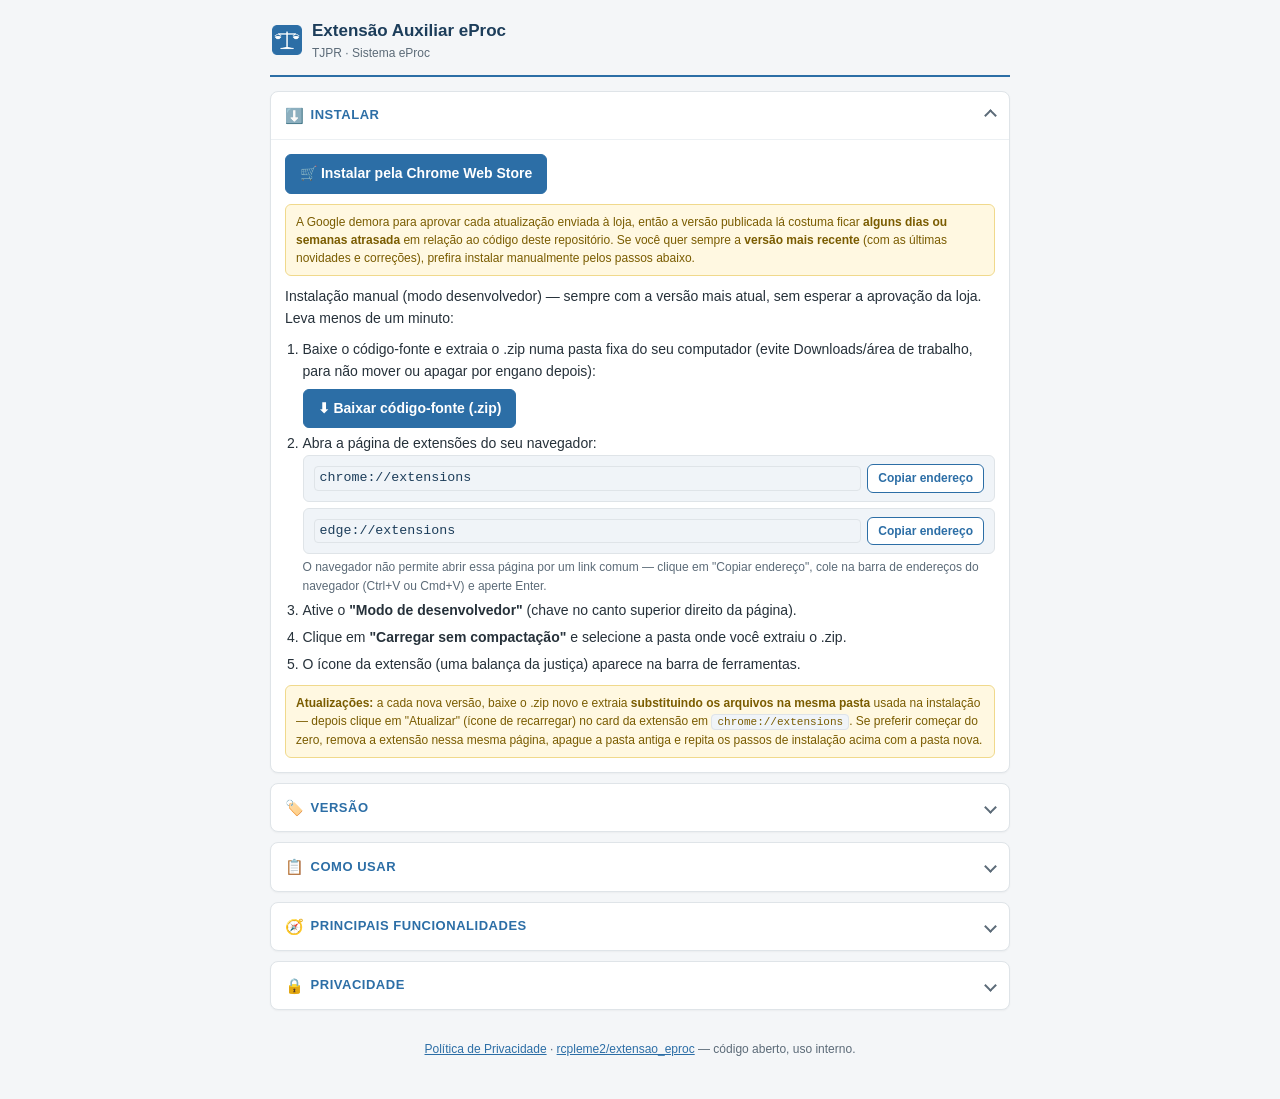
==== docs/index.html @ 6e91e8f5 "Site: versão 7.0.0 e novidade de audiências no relatório Co-Authored-By: Claude Opus 4.8 <noreply@an" ====
<!DOCTYPE html>
<html lang="pt-BR">
<head>
<meta charset="UTF-8" />
<meta name="viewport" content="width=device-width, initial-scale=1.0" />
<title>Extensão Auxiliar eProc</title>
<meta name="description" content="Extensão para Chrome/Edge com análise de processos por IA (Claude/Gemini), transcrição de audiências, exportação de documentos, relatórios em PDF e automações para o sistema eProc do TJPR." />
<style>
  /* Mesmos tokens de design de popup.css - a página usa deliberadamente
     a mesma paleta/tipografia/componentes do próprio painel da extensão
     (cartões colapsáveis, botões, selos, avisos), em vez de um design
     próprio à parte. */
  :root {
    --cor-primaria: #2c6ea6;
    --cor-primaria-escura: #1c3d5a;
    --cor-primaria-hover: #24597f;
    --cor-texto: #26313a;
    --cor-texto-suave: #5c6b78;
    --cor-fundo: #f4f6f8;
    --cor-cartao: #ffffff;
    --cor-borda: #dfe4e8;
    --cor-borda-suave: #ecf0f3;
    --cor-realce-fundo: #f0f4f8;
    --cor-aviso: #7a5c00;
    --cor-aviso-fundo: #fff8e1;
    --cor-aviso-borda: #f0d98c;
    --cor-ok: #1a7f37;
    --cor-ok-fundo: #eaf6ee;
    --raio: 6px;
    --raio-cartao: 8px;
    --espaco-1: 6px;
    --espaco-2: 10px;
    --espaco-3: 14px;
    --fonte-base: 14px;
    --fonte-pequena: 12px;
  }
  @media (prefers-color-scheme: dark) {
    :root {
      --cor-primaria: #6fa8d8;
      --cor-primaria-escura: #cfe0f0;
      --cor-primaria-hover: #86b6e0;
      --cor-texto: #dde3e8;
      --cor-texto-suave: #98a5b0;
      --cor-fundo: #10161b;
      --cor-cartao: #1a2229;
      --cor-borda: #2c363e;
      --cor-borda-suave: #232b32;
      --cor-realce-fundo: #202a32;
      --cor-aviso-fundo: #2a2410;
      --cor-aviso-borda: #5c4c14;
      --cor-aviso: #e0c05c;
      --cor-ok-fundo: #123321;
      --cor-ok: #4cbf78;
    }
  }
  * { box-sizing: border-box; }
  body {
    margin: 0;
    font-family: -apple-system, "Segoe UI", Roboto, Arial, sans-serif;
    background: var(--cor-fundo);
    color: var(--cor-texto);
    font-size: var(--fonte-base);
    line-height: 1.55;
  }
  main { max-width: 760px; margin: 0 auto; padding: var(--espaco-3) var(--espaco-2) 40px; }

  /* ---- Cabeçalho (igual ao cabecalho-app do painel) ---- */
  .cabecalho-app {
    display: flex;
    align-items: center;
    gap: var(--espaco-2);
    padding: 4px 2px 12px;
    border-bottom: 2px solid var(--cor-primaria);
    margin-bottom: var(--espaco-3);
  }
  .cabecalho-app img { width: 30px; height: 30px; flex: 0 0 auto; }
  .cabecalho-titulos { min-width: 0; }
  .cabecalho-app h1 {
    font-size: 17px;
    font-weight: 700;
    margin: 0;
    color: var(--cor-primaria-escura);
  }
  .cabecalho-sub {
    font-size: var(--fonte-pequena);
    color: var(--cor-texto-suave);
  }

  /* ---- Cartões (mesmo <details>/<summary> do painel) ---- */
  .card {
    background: var(--cor-cartao);
    border: 1px solid var(--cor-borda);
    border-radius: var(--raio-cartao);
    margin-bottom: var(--espaco-2);
    box-shadow: 0 1px 2px rgba(0, 0, 0, 0.04);
    overflow: hidden;
  }
  .card-titulo {
    display: flex;
    align-items: center;
    gap: var(--espaco-1);
    padding: 12px 14px;
    font-size: 13px;
    font-weight: 700;
    text-transform: uppercase;
    letter-spacing: 0.04em;
    color: var(--cor-primaria);
    cursor: pointer;
    user-select: none;
    list-style: none;
  }
  .card-titulo::-webkit-details-marker { display: none; }
  .card-titulo::after {
    content: "";
    margin-left: auto;
    width: 7px;
    height: 7px;
    border-right: 2px solid var(--cor-texto-suave);
    border-bottom: 2px solid var(--cor-texto-suave);
    transform: rotate(45deg);
    transition: transform 0.15s ease;
    flex: 0 0 auto;
  }
  .card[open] > .card-titulo::after { transform: rotate(225deg); }
  .card[open] > .card-titulo { border-bottom: 1px solid var(--cor-borda-suave); }
  .card-titulo:hover { background: var(--cor-realce-fundo); }
  .card-icone { font-size: 15px; }
  .card-corpo { padding: 14px; display: flex; flex-direction: column; gap: var(--espaco-2); }
  .card-corpo p { margin: 0; }
  .card-corpo ol, .card-corpo ul { margin: 0; padding-left: 1.25em; }
  .card-corpo li { margin-bottom: 5px; }
  .card-corpo li:last-child { margin-bottom: 0; }

  .selo {
    flex: 0 0 auto;
    font-size: 10px;
    font-weight: 700;
    letter-spacing: 0.05em;
    color: var(--cor-primaria-escura);
    background: var(--cor-realce-fundo);
    border: 1px solid var(--cor-borda);
    border-radius: 10px;
    padding: 2px 8px;
    margin-left: var(--espaco-1);
  }

  /* ---- Botões (mesmas 2 variações do painel) ---- */
  button { font: inherit; }
  .btn, .btn-secundario {
    padding: 8px 14px;
    border-radius: var(--raio);
    font-size: var(--fonte-base);
    font-weight: 600;
    cursor: pointer;
    transition: background 0.1s ease;
    text-decoration: none;
    display: inline-flex;
    align-items: center;
    gap: 6px;
  }
  .btn {
    border: 1px solid var(--cor-primaria);
    background: var(--cor-primaria);
    color: #fff;
  }
  .btn:hover { background: var(--cor-primaria-hover); border-color: var(--cor-primaria-hover); }
  .btn-secundario {
    border: 1px solid var(--cor-primaria);
    background: var(--cor-cartao);
    color: var(--cor-primaria);
  }
  .btn-secundario:hover { background: var(--cor-realce-fundo); }
  .btn-secundario.copiado { border-color: var(--cor-ok); color: var(--cor-ok); }

  /* ---- Acesso direto ao navegador (em vez de instrução para digitar) ---- */
  .endereco-navegador {
    display: flex;
    align-items: center;
    gap: var(--espaco-1);
    flex-wrap: wrap;
    background: var(--cor-realce-fundo);
    border: 1px solid var(--cor-borda);
    border-radius: var(--raio);
    padding: 8px 10px;
  }
  .endereco-navegador code {
    font-size: 0.95em;
    color: var(--cor-primaria-escura);
    flex: 1 1 auto;
  }
  .endereco-navegador .btn-secundario {
    padding: 4px 10px;
    font-size: var(--fonte-pequena);
    flex: 0 0 auto;
  }

  .aviso {
    padding: 8px 10px;
    background: var(--cor-aviso-fundo);
    border: 1px solid var(--cor-aviso-borda);
    border-radius: var(--raio);
    color: var(--cor-aviso);
    font-size: var(--fonte-pequena);
    line-height: 1.5;
  }
  .aviso strong { color: inherit; }

  /* ---- Versão ---- */
  .linha-versao {
    display: flex;
    align-items: center;
    gap: var(--espaco-2);
    flex-wrap: wrap;
  }
  .versao-numero {
    font-size: 13px;
    font-weight: 700;
    color: var(--cor-primaria-escura);
    background: var(--cor-realce-fundo);
    border: 1px solid var(--cor-borda);
    border-radius: 10px;
    padding: 3px 10px;
  }
  .novidades {
    border-top: 1px solid var(--cor-borda-suave);
    padding-top: var(--espaco-2);
  }
  .novidades h3 {
    display: flex;
    align-items: baseline;
    gap: var(--espaco-1);
    flex-wrap: wrap;
    margin: 0 0 var(--espaco-1);
    font-size: var(--fonte-base);
    font-weight: 700;
    color: var(--cor-texto);
  }
  .versao-numero-pequena {
    font-size: var(--fonte-pequena);
    font-weight: 500;
    color: var(--cor-texto-suave);
  }
  .novidades ul {
    margin: 0;
    padding-left: 1.25em;
  }
  .novidades li {
    margin-bottom: 5px;
    font-size: var(--fonte-pequena);
    color: var(--cor-texto-suave);
  }
  .novidades li:last-child { margin-bottom: 0; }
  .novidades li strong { color: var(--cor-texto); }

  /* ---- Funcionalidades ---- */
  .lista-funcoes { display: flex; flex-direction: column; gap: var(--espaco-2); }
  .funcao {
    border: 1px solid var(--cor-borda);
    border-radius: var(--raio);
    padding: 10px 12px;
  }
  .funcao-cabecalho {
    display: flex;
    align-items: baseline;
    gap: var(--espaco-1);
    margin-bottom: 3px;
  }
  .funcao-cabecalho strong { color: var(--cor-texto); font-size: var(--fonte-base); }
  .funcao p { margin: 0; font-size: var(--fonte-pequena); color: var(--cor-texto-suave); }

  code {
    background: var(--cor-realce-fundo);
    border: 1px solid var(--cor-borda);
    border-radius: 4px;
    padding: 1px 5px;
    font-size: 0.92em;
  }
  a { color: var(--cor-primaria); }

  footer {
    text-align: center;
    font-size: var(--fonte-pequena);
    color: var(--cor-texto-suave);
    padding: 20px 0 0;
  }
</style>
</head>
<body>
<main>

  <header class="cabecalho-app">
    <img src="assets/icon48.png" alt="" />
    <div class="cabecalho-titulos">
      <h1>Extensão Auxiliar eProc</h1>
      <div class="cabecalho-sub">TJPR · Sistema eProc</div>
    </div>
  </header>

  <details class="card" open>
    <summary class="card-titulo">
      <span class="card-icone" aria-hidden="true">⬇️</span>
      <span>Instalar</span>
    </summary>
    <div class="card-corpo">
      <div class="linha-versao">
        <a class="btn" href="https://chromewebstore.google.com/detail/gicnjchohekkcoocondkjplhdmkhciog?utm_source=item-share-cb">🛒 Instalar pela Chrome Web Store</a>
      </div>
      <div class="aviso">
        A Google demora para aprovar cada atualização enviada à loja, então a versão publicada
        lá costuma ficar <strong>alguns dias ou semanas atrasada</strong> em relação ao código
        deste repositório. Se você quer sempre a <strong>versão mais recente</strong> (com as
        últimas novidades e correções), prefira instalar manualmente pelos passos abaixo.
      </div>
      <p>Instalação manual (modo desenvolvedor) — sempre com a versão mais atual, sem esperar a aprovação da loja. Leva menos de um minuto:</p>
      <ol>
        <li>
          Baixe o código-fonte e extraia o .zip numa pasta fixa do seu computador (evite Downloads/área de trabalho, para não mover ou apagar por engano depois):
          <div style="margin-top: 6px;">
            <a class="btn" href="https://github.com/rcpleme2/extensao_eproc/archive/refs/heads/main.zip">⬇ Baixar código-fonte (.zip)</a>
          </div>
        </li>
        <li>Abra a página de extensões do seu navegador:
          <div class="endereco-navegador">
            <code>chrome://extensions</code>
            <button type="button" class="btn-secundario" data-copiar="chrome://extensions">Copiar endereço</button>
          </div>
          <div class="endereco-navegador" style="margin-top: 6px;">
            <code>edge://extensions</code>
            <button type="button" class="btn-secundario" data-copiar="edge://extensions">Copiar endereço</button>
          </div>
          <p style="margin-top: 4px; font-size: var(--fonte-pequena); color: var(--cor-texto-suave);">O navegador não permite abrir essa página por um link comum — clique em "Copiar endereço", cole na barra de endereços do navegador (Ctrl+V ou Cmd+V) e aperte Enter.</p>
        </li>
        <li>Ative o <strong>"Modo de desenvolvedor"</strong> (chave no canto superior direito da página).</li>
        <li>Clique em <strong>"Carregar sem compactação"</strong> e selecione a pasta onde você extraiu o .zip.</li>
        <li>O ícone da extensão (uma balança da justiça) aparece na barra de ferramentas.</li>
      </ol>
      <div class="aviso">
        <strong>Atualizações:</strong> a cada nova versão, baixe o .zip novo e extraia
        <strong>substituindo os arquivos na mesma pasta</strong> usada na instalação — depois
        clique em "Atualizar" (ícone de recarregar) no card da extensão em
        <code>chrome://extensions</code>. Se preferir começar do zero, remova a extensão
        nessa mesma página, apague a pasta antiga e repita os passos de instalação
        acima com a pasta nova.
      </div>
    </div>
  </details>

  <details class="card">
    <summary class="card-titulo">
      <span class="card-icone" aria-hidden="true">🏷️</span>
      <span>Versão</span>
    </summary>
    <div class="card-corpo">
      <div class="linha-versao">
        <span class="versao-numero">v7.0.0</span>
        <a class="btn-secundario" href="https://github.com/rcpleme2/extensao_eproc/archive/refs/heads/main.zip">⬇ Baixar versão atual (.zip)</a>
      </div>
      <p style="font-size: var(--fonte-pequena); color: var(--cor-texto-suave);">
        O número da versão instalada fica em <code>chrome://extensions</code>, no card
        da extensão. Histórico completo de mudanças e o esquema de versionamento estão no
        <a href="https://github.com/rcpleme2/extensao_eproc#readme">README do repositório</a>.
      </p>

      <div class="novidades">
        <h3>Novidades da v7.0.0 <span class="versao-numero-pequena">Corregedoria</span></h3>
        <ul>
          <li><strong>🗓️ Audiências no Relatório para Correição:</strong> novo item <strong>"Audiências marcadas (Portal de Audiências)"</strong> — entra no mesmo PDF, para a unidade escolhida, com <strong>total por status</strong>, <strong>última audiência por tipo</strong> e a relação discriminada (Data, Processo, Evento/Observação, Status).</li>
          <li>Ao terminar de gerar o relatório, a aba <strong>volta para a página inicial do eproc</strong>.</li>
          <li>No <strong>Relatório da Unidade / Correição</strong>, o PDF foi reorganizado: <strong>todos os resumos e gráficos primeiro</strong>, tabelas discriminadas ao final, e cada resumo com um <strong>link clicável</strong> para a sua tabela.</li>
        </ul>
      </div>

      <div class="novidades">
        <h3>Grandes novidades <span class="versao-numero-pequena">desde a v1.2.0 — chegada da IA</span></h3>
        <ul>
          <li><strong>🤖 Analisar com IA:</strong> gera relatórios/análises dos documentos de um processo usando IA (Anthropic/Claude ou Google/Gemini), com estimativa de custo e <strong>pré-visualização editável</strong> do texto antes de enviar.</li>
          <li><strong>📦 Fila em lote:</strong> enfileira vários processos e envia de uma vez pela Message Batches API da Anthropic — cerca de <strong>50% mais barato</strong>, com resposta em até 24h e resultado separado por processo.</li>
          <li><strong>🗂️ Lote por localizador:</strong> roda um prompt em <strong>todos os processos de um localizador</strong>, filtrando por grupo de documento (petições, inicial, etc.).</li>
          <li><strong>🎙️ Transcrever Depoimentos:</strong> detecta os vídeos de audiência do processo e transcreve por IA, com <strong>timestamps</strong>, identificação de interlocutores e marcação de trechos <code>[inaudível]</code>.</li>
          <li><strong>📝 Prompts:</strong> cadastro de prompts reutilizáveis (criar/editar/excluir) ou prompt avulso digitado na hora.</li>
          <li>As funções de IA usam <strong>as suas próprias chaves de API</strong> e o conteúdo vai direto do navegador ao provedor escolhido — veja a <a href="privacy.html">Política de Privacidade</a>.</li>
        </ul>
      </div>
    </div>
  </details>

  <details class="card">
    <summary class="card-titulo">
      <span class="card-icone" aria-hidden="true">📋</span>
      <span>Como usar</span>
    </summary>
    <div class="card-corpo">
      <ol>
        <li>Faça login no eProc (<code>eproc1g.tjpr.jus.br</code> ou <code>eproc1g.tre.tjpr.jus.br</code>) e abra a página desejada.</li>
        <li>Clique no ícone da extensão para abrir o painel lateral — ou use o botão que ela adiciona ao lado da logo do "Portal jus.br", no cabeçalho do eProc.</li>
        <li>Escolha a ferramenta desejada num dos cartões (todos começam fechados; clique no título para abrir).</li>
      </ol>
      <p style="font-size: var(--fonte-pequena); color: var(--cor-texto-suave);">O painel se adapta ao perfil logado: o cartão <strong>Corregedoria</strong> só aparece para quem está com esse perfil ativo.</p>
    </div>
  </details>

  <details class="card">
    <summary class="card-titulo">
      <span class="card-icone" aria-hidden="true">🧭</span>
      <span>Principais funcionalidades</span>
    </summary>
    <div class="card-corpo">
      <div class="lista-funcoes">

        <div class="funcao">
          <div class="funcao-cabecalho"><strong>🤖 Analisar com IA</strong><span class="selo">IA</span></div>
          <p>Gera relatórios/análises dos documentos de um processo com IA (Anthropic/Claude ou Google/Gemini). Mostra a estimativa de custo e permite <strong>revisar e editar</strong> o texto anonimizado antes de enviar. Inclui uma <strong>fila em lote</strong> (Message Batches da Anthropic) para enviar vários processos de uma vez, cerca de 50% mais barato, com resultado separado por processo.</p>
        </div>

        <div class="funcao">
          <div class="funcao-cabecalho"><strong>🗂️ Lote por localizador (IA)</strong><span class="selo">IA</span></div>
          <p>Roda um prompt pré-cadastrado em <strong>todos os processos de um localizador</strong>, filtrando por grupo de documento (petições, inicial, etc.). Localizadores ordenados por nº de processos.</p>
        </div>

        <div class="funcao">
          <div class="funcao-cabecalho"><strong>🎙️ Transcrever Depoimentos</strong><span class="selo">IA</span></div>
          <p>Detecta os vídeos de audiência do processo e os transcreve por IA (Gemini), com timestamps, identificação de interlocutores e marcação de trechos <code>[inaudível]</code>.</p>
        </div>

        <div class="funcao">
          <div class="funcao-cabecalho"><strong>Exportar Documentos</strong></div>
          <p>Baixa todos os documentos de um processo de uma vez, organizados em pastas por processo. Pode combinar tudo num único PDF ou gerar um Markdown anonimizado com a movimentação e o texto dos documentos.</p>
        </div>

        <div class="funcao">
          <div class="funcao-cabecalho"><strong>Busca específica de localizadores</strong></div>
          <p>Lista os processos de um localizador escolhido e permite abri-los ou exportar os documentos/processos encontrados.</p>
        </div>

        <div class="funcao">
          <div class="funcao-cabecalho"><strong>Relatório da Unidade (PDF)</strong><span class="selo">Gestão da Unidade</span></div>
          <p>Panorama da unidade habilitada na sessão: processos ativos e suspensos, conclusos para decisão/sentença, sem movimentação, paralisados, remessas aos juízes leigos, regras de automação e localizadores. Opcionalmente, separa os dados por competência (subtotais + tabelas próprias).</p>
        </div>

        <div class="funcao">
          <div class="funcao-cabecalho"><strong>Relatório para Correição</strong><span class="selo">Corregedoria</span></div>
          <p>A mesma relação de dados do Relatório da Unidade, para qualquer unidade escolhida num dropdown — inclusive várias de uma vez, gerando um PDF separado por unidade, em sequência. Entre os itens do relatório está também o de <strong>audiências marcadas</strong> (Portal de Audiências): total por status, última audiência por tipo e a relação discriminada.</p>
        </div>

        <div class="funcao">
          <div class="funcao-cabecalho"><strong>Comparação entre unidades</strong><span class="selo">Corregedoria</span></div>
          <p>Compara os dados de resumo (contagens) de duas ou mais unidades escolhidas, lado a lado, num único PDF.</p>
        </div>

        <div class="funcao">
          <div class="funcao-cabecalho"><strong>Regras de Automação (PDF)</strong></div>
          <p>Exporta as regras ativas de "Automatizar Tramitação Processual" como um fluxograma legível, um cartão por regra.</p>
        </div>

      </div>
    </div>
  </details>

  <details class="card">
    <summary class="card-titulo">
      <span class="card-icone" aria-hidden="true">🔒</span>
      <span>Privacidade</span>
    </summary>
    <div class="card-corpo">
      <p>A extensão roda <strong>inteiramente no seu navegador</strong>. O desenvolvedor não opera servidores e não recebe nenhum dado seu — não há analytics nem rastreamento.</p>
      <p>Dados só saem do navegador quando você aciona uma função de IA: nesse caso vão <strong>direto ao provedor que você escolher</strong> (Anthropic ou Google), com as <strong>suas próprias chaves de API</strong>.</p>
      <p><a class="btn-secundario" href="privacy.html">📄 Ler a Política de Privacidade completa</a></p>
    </div>
  </details>

  <footer>
    <a href="privacy.html">Política de Privacidade</a> ·
    <a href="https://github.com/rcpleme2/extensao_eproc">rcpleme2/extensao_eproc</a> — código aberto, uso interno.
  </footer>

</main>

<script>
  document.querySelectorAll("[data-copiar]").forEach((botao) => {
    botao.addEventListener("click", async () => {
      const texto = botao.getAttribute("data-copiar");
      try {
        await navigator.clipboard.writeText(texto);
      } catch (e) {
        // Sem permissão/API de clipboard (ex.: contexto não seguro) - o
        // usuário ainda pode selecionar e copiar o texto manualmente do
        // <code> ao lado.
      }
      const rotuloOriginal = botao.textContent;
      botao.textContent = "Copiado!";
      botao.classList.add("copiado");
      setTimeout(() => {
        botao.textContent = rotuloOriginal;
        botao.classList.remove("copiado");
      }, 1500);
    });
  });
</script>

</body>
</html>
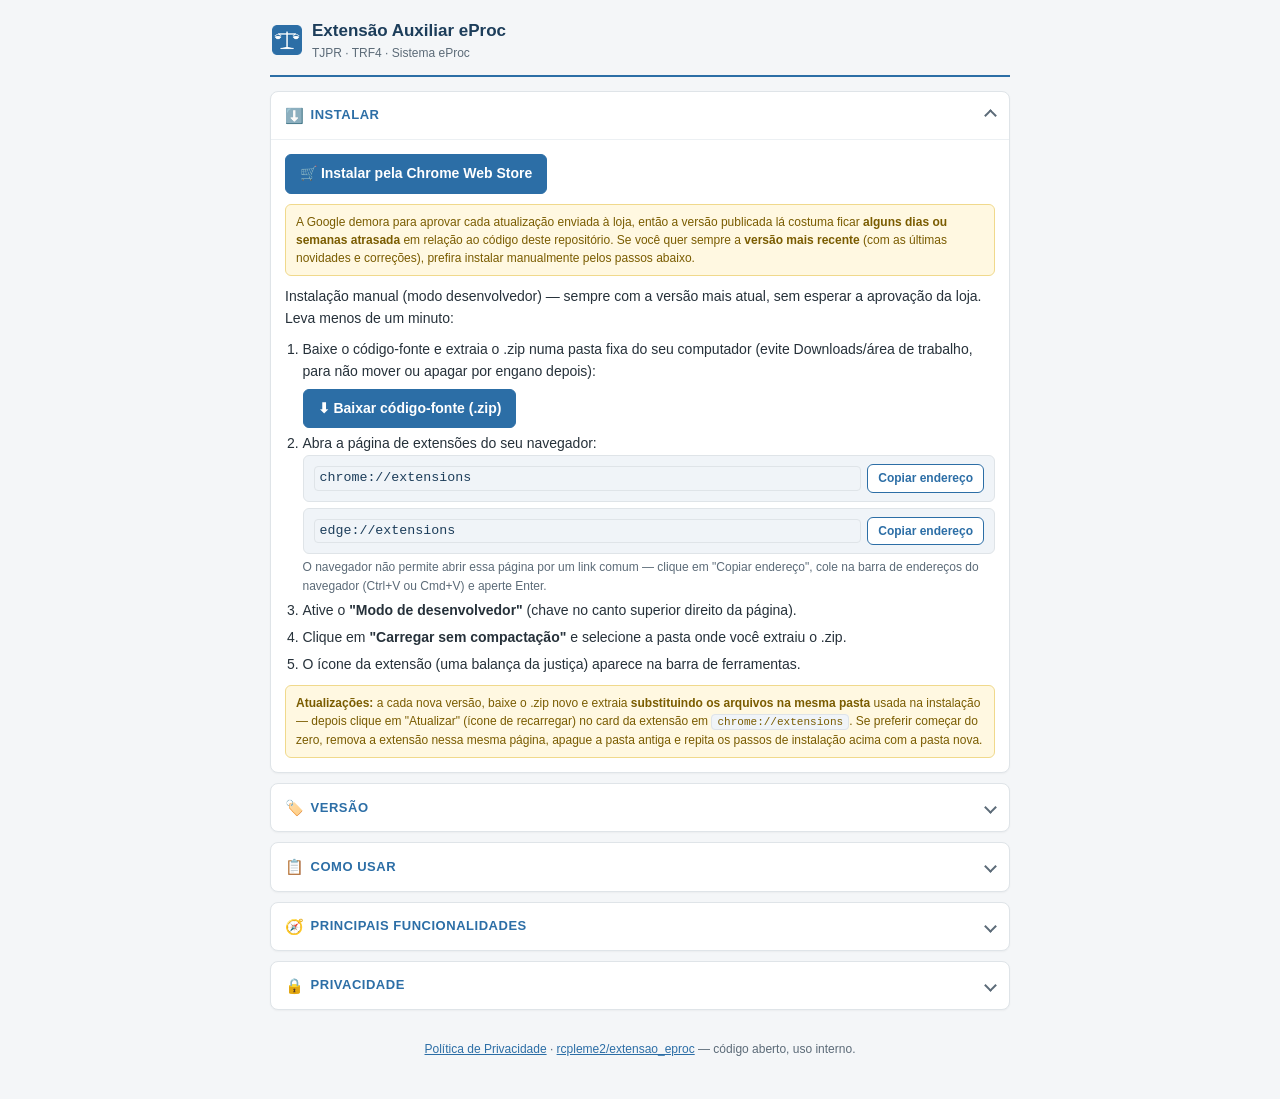
==== commit eb2e1275: "Adicionar transcrição via ChatGPT (Whisper) e suporte ao eProc do TRF4 - Transcrever Depoimentos: no" ====
--- a/docs/index.html
+++ b/docs/index.html
@@ -4,7 +4,7 @@
 <meta charset="UTF-8" />
 <meta name="viewport" content="width=device-width, initial-scale=1.0" />
 <title>Extensão Auxiliar eProc</title>
-<meta name="description" content="Extensão para Chrome/Edge com análise de processos por IA (Claude/Gemini), transcrição de audiências, exportação de documentos, relatórios em PDF e automações para o sistema eProc do TJPR." />
+<meta name="description" content="Extensão para Chrome/Edge com análise de processos por IA (Claude/Gemini/ChatGPT), transcrição de audiências, exportação de documentos, relatórios em PDF e automações para o sistema eProc do TJPR e do TRF4." />
 <style>
   /* Mesmos tokens de design de popup.css - a página usa deliberadamente
      a mesma paleta/tipografia/componentes do próprio painel da extensão
@@ -292,7 +292,7 @@
     <img src="assets/icon48.png" alt="" />
     <div class="cabecalho-titulos">
       <h1>Extensão Auxiliar eProc</h1>
-      <div class="cabecalho-sub">TJPR · Sistema eProc</div>
+      <div class="cabecalho-sub">TJPR · TRF4 · Sistema eProc</div>
     </div>
   </header>
 
@@ -352,7 +352,7 @@
     </summary>
     <div class="card-corpo">
       <div class="linha-versao">
-        <span class="versao-numero">v7.0.0</span>
+        <span class="versao-numero">v8.2.0</span>
         <a class="btn-secundario" href="https://github.com/rcpleme2/extensao_eproc/archive/refs/heads/main.zip">⬇ Baixar versão atual (.zip)</a>
       </div>
       <p style="font-size: var(--fonte-pequena); color: var(--cor-texto-suave);">
@@ -360,6 +360,32 @@
         da extensão. Histórico completo de mudanças e o esquema de versionamento estão no
         <a href="https://github.com/rcpleme2/extensao_eproc#readme">README do repositório</a>.
       </p>
+
+      <div class="novidades">
+        <h3>Novidades da v8.2.0 <span class="versao-numero-pequena">ChatGPT (OpenAI) como terceiro provedor de IA</span></h3>
+        <ul>
+          <li><strong>🧠 ChatGPT (OpenAI)</strong> agora é uma opção de provedor em <strong>"Analisar com IA"</strong>, ao lado de Claude e Gemini — com sua própria chave de API e escolha de modelo (GPT-5 Mini, o padrão mais barato, ou GPT-5).</li>
+          <li>A fila em lote e a transcrição de depoimentos continuam exclusivas de Claude e Gemini, respectivamente — nada muda nesses dois fluxos.</li>
+        </ul>
+      </div>
+
+      <div class="novidades">
+        <h3>Novidades da v8.1.0 <span class="versao-numero-pequena">Marcar tudo e correção de conciliador/juiz leigo</span></h3>
+        <ul>
+          <li>O <strong>Relatório da Unidade</strong> ganhou os atalhos <strong>"Marcar tudo"</strong>/<strong>"Desmarcar tudo"</strong> na lista de itens a incluir no PDF, iguais aos já existentes no cartão Corregedoria.</li>
+          <li>Correção no <strong>Relatório de Audiências Novo</strong>: uma audiência de conciliação sem conciliador designado (ou de instrução do Juizado Especial sem juiz leigo designado) não é mais atribuída ao magistrado — aparece como <strong>"Sem conciliador/juiz leigo designado"</strong> no seu próprio resumo.</li>
+          <li>As seções de resumo foram renomeadas para <strong>"Audiências designadas por conciliador"</strong> e <strong>"Audiências designadas por juiz leigo"</strong>.</li>
+        </ul>
+      </div>
+
+      <div class="novidades">
+        <h3>Novidades da v8.0.1 <span class="versao-numero-pequena">Agenda Padrão e Audiências</span></h3>
+        <ul>
+          <li><strong>🗓️ Agenda Padrão de Audiência</strong> (Relatório da Unidade): traz a configuração de capacidade da pauta da unidade — sala, tipo de audiência, dia da semana, horários, duração e quantas audiências estão previstas/agendadas por período, em tabela retrato no mesmo padrão das demais tabelas do relatório.</li>
+          <li><strong>📋 Relatório de Audiências Novo</strong> (Relatório da Unidade): consulta as audiências individuais de todos os órgãos, num período de ±3 anos. O resumo sai em <strong>três tabelas separadas</strong> — por Magistrado, por Conciliador e por Juiz Leigo — e a tabela discriminada é dividida por tipo de audiência (Instrução, Conciliação, Instrução do Juizado Especial e Outras), cada uma só com o nome do responsável correspondente.</li>
+          <li>Correção geral de formatação: títulos de coluna longos agora quebram em várias linhas em qualquer tabela do relatório, em vez de se sobrepor ou serem cortados.</li>
+        </ul>
+      </div>
 
       <div class="novidades">
         <h3>Novidades da v7.0.0 <span class="versao-numero-pequena">Corregedoria</span></h3>
@@ -391,7 +417,7 @@
     </summary>
     <div class="card-corpo">
       <ol>
-        <li>Faça login no eProc (<code>eproc1g.tjpr.jus.br</code> ou <code>eproc1g.tre.tjpr.jus.br</code>) e abra a página desejada.</li>
+        <li>Faça login no eProc (<code>eproc1g.tjpr.jus.br</code>, <code>eproc1g.tre.tjpr.jus.br</code> ou <code>eproc.trf4.jus.br</code>) e abra a página desejada.</li>
         <li>Clique no ícone da extensão para abrir o painel lateral — ou use o botão que ela adiciona ao lado da logo do "Portal jus.br", no cabeçalho do eProc.</li>
         <li>Escolha a ferramenta desejada num dos cartões (todos começam fechados; clique no título para abrir).</li>
       </ol>
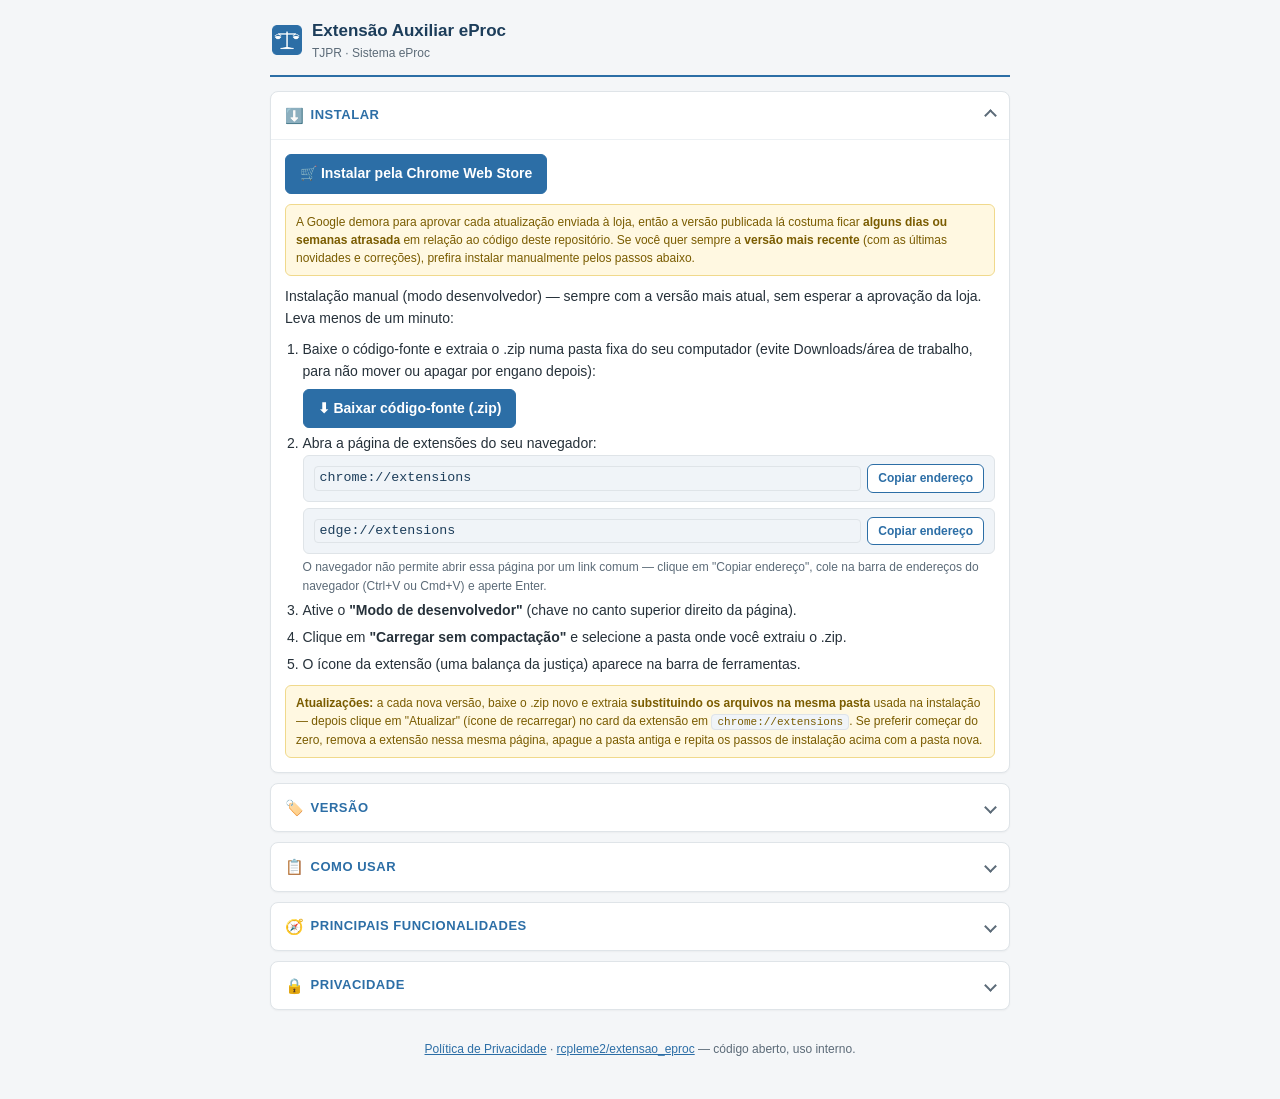
==== commit 2632d5fe: "Torna o relatório de excesso de prazo autônomo (todo o estado) e remove suporte ao TRF4 - Relatório " ====
--- a/docs/index.html
+++ b/docs/index.html
@@ -4,7 +4,7 @@
 <meta charset="UTF-8" />
 <meta name="viewport" content="width=device-width, initial-scale=1.0" />
 <title>Extensão Auxiliar eProc</title>
-<meta name="description" content="Extensão para Chrome/Edge com análise de processos por IA (Claude/Gemini/ChatGPT), transcrição de audiências, exportação de documentos, relatórios em PDF e automações para o sistema eProc do TJPR e do TRF4." />
+<meta name="description" content="Extensão para Chrome/Edge com análise de processos por IA (Claude/Gemini/ChatGPT), transcrição de audiências, exportação de documentos, relatórios em PDF e automações para o sistema eProc do TJPR." />
 <style>
   /* Mesmos tokens de design de popup.css - a página usa deliberadamente
      a mesma paleta/tipografia/componentes do próprio painel da extensão
@@ -292,7 +292,7 @@
     <img src="assets/icon48.png" alt="" />
     <div class="cabecalho-titulos">
       <h1>Extensão Auxiliar eProc</h1>
-      <div class="cabecalho-sub">TJPR · TRF4 · Sistema eProc</div>
+      <div class="cabecalho-sub">TJPR · Sistema eProc</div>
     </div>
   </header>
 
@@ -352,14 +352,47 @@
     </summary>
     <div class="card-corpo">
       <div class="linha-versao">
-        <span class="versao-numero">v8.2.0</span>
+        <span class="versao-numero">v8.5.0</span>
         <a class="btn-secundario" href="https://github.com/rcpleme2/extensao_eproc/archive/refs/heads/main.zip">⬇ Baixar versão atual (.zip)</a>
       </div>
       <p style="font-size: var(--fonte-pequena); color: var(--cor-texto-suave);">
         O número da versão instalada fica em <code>chrome://extensions</code>, no card
-        da extensão. Histórico completo de mudanças e o esquema de versionamento estão no
-        <a href="https://github.com/rcpleme2/extensao_eproc#readme">README do repositório</a>.
+        da extensão. Manual de uso completo e código-fonte estão no
+        <a href="https://github.com/rcpleme2/extensao_eproc#readme">repositório do GitHub</a>.
       </p>
+
+      <div class="novidades">
+        <h3>Novidades da v8.6.0 <span class="versao-numero-pequena">Relatório de Excesso de Prazo + extensão volta a ser exclusiva do TJPR</span></h3>
+        <ul>
+          <li>Novo relatório no cartão <strong>Corregedoria</strong>: <strong>Processos Conclusos com Excesso de Prazo</strong> — escolha 30, 60, 90 ou 120 dias e a extensão gera um PDF com todos os processos do estado inteiro em CONCLUSÃO (aguarda despacho/sentença) há pelo menos aquele número de dias, com número do processo, situação, dias na situação, juízo e localizador.</li>
+          <li>A extensão volta a funcionar exclusivamente no eProc do <strong>TJPR</strong> — o suporte ao TRF4 (adicionado na v8.3.0) foi removido.</li>
+        </ul>
+      </div>
+
+      <div class="novidades">
+        <h3>Novidades da v8.5.0 <span class="versao-numero-pequena">ATP integrada ao Relatório da Unidade + modo "apenas resumos"</span></h3>
+        <ul>
+          <li>A <strong>Análise de Automações (ATP)</strong> agora entra automaticamente no <strong>Relatório da Unidade</strong>/<strong>Relatório para Correição</strong> junto com o item "Regras de automação" — a lista de conflitos encontrados aparece logo depois dos cartões de cada regra, sem precisar rodar a análise separadamente no cartão próprio.</li>
+          <li>Novo modo <strong>"Apenas resumos"</strong> no Relatório da Unidade/Correição: com essa opção marcada, as seções de processos (ativos, suspensos, paralisados, etc.) entram só com os totais já presentes no resumo/capa, sem as tabelas linha a linha — um PDF bem mais curto para unidades com muitos processos.</li>
+        </ul>
+      </div>
+
+      <div class="novidades">
+        <h3>Novidades da v8.4.0 <span class="versao-numero-pequena">Análise de Automações (ATP)</span></h3>
+        <ul>
+          <li>Novo cartão <strong>🧩 Análise de Automações (ATP)</strong>: compara as regras de "Automatizar Tramitação Processual" da unidade habilitada entre si e detecta <strong>Colisão Total/Parcial</strong>, <strong>Sobreposição/Possível Sobreposição</strong>, <strong>Perda de Objeto/Perda de Objeto Condicional</strong>, <strong>Contradição</strong> e <strong>Quebra de Fluxo</strong> — cada conflito com motivo técnico e sugestão de correção.</li>
+          <li>Relatório em <strong>TXT</strong> para download, com resumo por tipo de conflito, detalhamento por par de regras e um mini-guia de referência.</li>
+          <li>A extração/comparação é uma adaptação do motor do projeto de código aberto <a href="https://github.com/oadrianocardoso/analise-atp-eproc" target="_blank" rel="noopener">"Análise de ATP eProc"</a> (de Adriano Cardoso), portado para rodar como parte desta extensão.</li>
+        </ul>
+      </div>
+
+      <div class="novidades">
+        <h3>Novidades da v8.3.0 <span class="versao-numero-pequena">Transcrição via ChatGPT + suporte ao TRF4</span></h3>
+        <ul>
+          <li><strong>Transcrever Depoimentos</strong> ganhou um segundo provedor: além do Gemini (vídeo completo, sem limite prático de tamanho), agora é possível transcrever com <strong>ChatGPT/Whisper</strong> (áudio, até 25&nbsp;MB por arquivo) — identifica os interlocutores com menos precisão que o Gemini, por depender só do contexto do texto, não do áudio.</li>
+          <li>A extensão passa a funcionar também no <strong>eProc do TRF4</strong> (<code>*.trf4.jus.br</code>), além do TJPR — inclusive nos relatórios em PDF, cujo cabeçalho institucional agora reflete o tribunal de origem correto.</li>
+        </ul>
+      </div>
 
       <div class="novidades">
         <h3>Novidades da v8.2.0 <span class="versao-numero-pequena">ChatGPT (OpenAI) como terceiro provedor de IA</span></h3>
@@ -417,7 +450,7 @@
     </summary>
     <div class="card-corpo">
       <ol>
-        <li>Faça login no eProc (<code>eproc1g.tjpr.jus.br</code>, <code>eproc1g.tre.tjpr.jus.br</code> ou <code>eproc.trf4.jus.br</code>) e abra a página desejada.</li>
+        <li>Faça login no eProc (<code>eproc1g.tjpr.jus.br</code> ou <code>eproc1g.tre.tjpr.jus.br</code>) e abra a página desejada.</li>
         <li>Clique no ícone da extensão para abrir o painel lateral — ou use o botão que ela adiciona ao lado da logo do "Portal jus.br", no cabeçalho do eProc.</li>
         <li>Escolha a ferramenta desejada num dos cartões (todos começam fechados; clique no título para abrir).</li>
       </ol>
@@ -460,7 +493,7 @@
 
         <div class="funcao">
           <div class="funcao-cabecalho"><strong>Relatório da Unidade (PDF)</strong><span class="selo">Gestão da Unidade</span></div>
-          <p>Panorama da unidade habilitada na sessão: processos ativos e suspensos, conclusos para decisão/sentença, sem movimentação, paralisados, remessas aos juízes leigos, regras de automação e localizadores. Opcionalmente, separa os dados por competência (subtotais + tabelas próprias).</p>
+          <p>Panorama da unidade habilitada na sessão: processos ativos e suspensos, conclusos para decisão/sentença, sem movimentação, paralisados, remessas aos juízes leigos, regras de automação (com a Análise de Automações/ATP) e localizadores. Opcionalmente, separa os dados por competência (subtotais + tabelas próprias) e permite gerar só os resumos, sem a lista detalhada de processos de cada seção — um PDF bem mais curto para unidades com muitos processos.</p>
         </div>
 
         <div class="funcao">
@@ -476,6 +509,11 @@
         <div class="funcao">
           <div class="funcao-cabecalho"><strong>Regras de Automação (PDF)</strong></div>
           <p>Exporta as regras ativas de "Automatizar Tramitação Processual" como um fluxograma legível, um cartão por regra.</p>
+        </div>
+
+        <div class="funcao">
+          <div class="funcao-cabecalho"><strong>🧩 Análise de Automações (ATP)</strong><span class="selo">Novo</span></div>
+          <p>Compara as regras de "Automatizar Tramitação Processual" entre si e detecta conflitos: colisões (regras duplicadas/redundantes), sobreposições, perda de objeto (uma regra removendo o localizador que outra precisa), contradições internas e quebras de fluxo — cada um com motivo técnico e sugestão de correção, com relatório em TXT para download. Também entra automaticamente no Relatório da Unidade/Relatório para Correição junto com o item "Regras de automação".</p>
         </div>
 
       </div>
